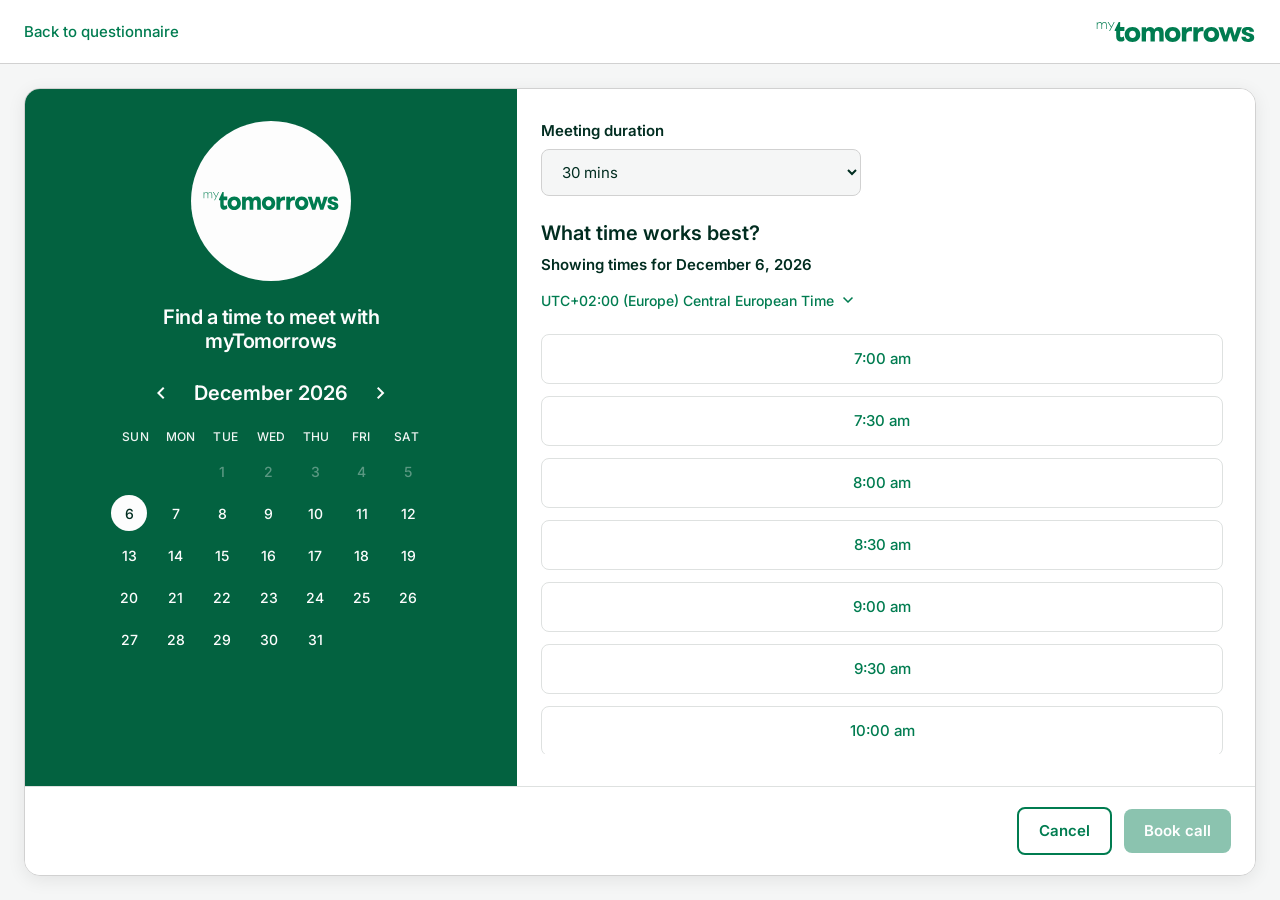
==== book-a-call.html @ bb8d6ed6 "Add book-a-call flow; update questionnaire, portal pages, and styles - New book-a-call and confirmat" ====
<!DOCTYPE html>
<html lang="en">
  <head>
    <meta charset="UTF-8" />
    <meta name="viewport" content="width=device-width, initial-scale=1.0" />
    <title>Book a call — myTomorrows</title>
    <link rel="preconnect" href="https://fonts.googleapis.com" />
    <link rel="preconnect" href="https://fonts.gstatic.com" crossorigin />
    <link
      href="https://fonts.googleapis.com/css2?family=Inter:wght@400;500;600;700&display=swap"
      rel="stylesheet"
    />
    <link
      href="https://fonts.googleapis.com/css2?family=Material+Symbols+Outlined:opsz,wght,FILL,GRAD@24,400,0,0"
      rel="stylesheet"
    />
    <link rel="stylesheet" href="styles.css" />
  </head>
  <body class="book-page">
    <a href="#book-main" class="skip-link">Skip to content</a>

    <header class="book-header">
      <div class="book-header__inner">
        <a href="questionnaire.html" class="book-header__back">Back to questionnaire</a>
        <a href="index.html" class="book-header__logo" aria-label="myTomorrows clinical trials home">
          <img src="assets/logo-mytomorrows.svg" alt="" width="161" height="20" />
        </a>
      </div>
    </header>

    <main id="book-main" class="book-main">
      <div class="book-card">
        <div class="book-scheduler" aria-labelledby="book-scheduler-title">
          <div class="book-scheduler__sidebar">
            <div class="book-scheduler__brand">
              <div class="book-scheduler__logo-ring" aria-hidden="true">
                <img src="assets/logo-mytomorrows.svg" alt="" width="140" height="18" />
              </div>
            </div>
            <h1 class="book-scheduler__title" id="book-scheduler-title">
              Find a time to meet with myTomorrows
            </h1>
            <div class="book-scheduler__month" role="group" aria-label="Month">
              <button type="button" class="book-scheduler__month-btn" id="book-prev-month" aria-label="Previous month">
                <span class="material-symbols-outlined" aria-hidden="true">chevron_left</span>
              </button>
              <p class="book-scheduler__month-label" id="book-month-label">July 2025</p>
              <button type="button" class="book-scheduler__month-btn" id="book-next-month" aria-label="Next month">
                <span class="material-symbols-outlined" aria-hidden="true">chevron_right</span>
              </button>
            </div>
            <div class="book-scheduler__cal-wrap">
              <div class="book-scheduler__weekdays" aria-hidden="true">
                <span>SUN</span><span>MON</span><span>TUE</span><span>WED</span><span>THU</span><span>FRI</span><span>SAT</span>
              </div>
              <div class="book-scheduler__grid" id="book-cal-grid" role="grid" aria-label="Calendar"></div>
            </div>
          </div>

          <div class="book-scheduler__panel">
            <div class="book-scheduler__field">
              <label class="book-scheduler__label" for="book-duration">Meeting duration</label>
              <select id="book-duration" class="book-scheduler__select" aria-describedby="book-duration-hint">
                <option value="30" selected>30 mins</option>
                <option value="45">45 mins</option>
                <option value="60">60 mins</option>
              </select>
              <span id="book-duration-hint" class="visually-hidden">Choose how long the call should last</span>
            </div>

            <h2 class="book-scheduler__heading">What time works best?</h2>
            <p class="book-scheduler__subhead" id="book-showing-times">Showing times for July 1, 2025</p>

            <button type="button" class="book-scheduler__tz" id="book-tz-toggle" aria-expanded="false">
              <span id="book-tz-label">UTC+02:00 (Europe) Central European Time</span>
              <span class="material-symbols-outlined book-scheduler__tz-chev" aria-hidden="true">expand_more</span>
            </button>
            <p class="book-scheduler__tz-note" id="book-tz-note" hidden>
              Timezone selection is a prototype placeholder; times are shown in your selected zone.
            </p>

            <div class="book-scheduler__slots-wrap">
              <ul class="book-scheduler__slots" id="book-slots"></ul>
            </div>
            <p class="book-scheduler__live visually-hidden" id="book-selection-live" aria-live="polite"></p>
          </div>
        </div>

        <footer class="book-planner-footer">
          <button type="button" class="book-planner-footer__cancel" id="book-cancel">Cancel</button>
          <button type="button" class="book-planner-footer__submit" id="book-submit" disabled>
            Book call
          </button>
        </footer>
      </div>
    </main>

    <script src="book-a-call.js"></script>
  </body>
</html>
---- styles.css ----
/* Novo Nordisk LP — styles derived from Figma (patient + physician) */

:root {
  --color-navy: #001a69;
  --color-sky: #dff1fb;
  --color-muted: #6c6c6c;
  --color-border: #e1e1e1;
  --color-border-light: #e9edf1;
  --color-white: #ffffff;
  --color-line: #005cda;
  --color-navy-hover: #2852ad;
  --color-trial-row-hover: #e4eef8;
  --font: "Noto Sans", system-ui, sans-serif;
  --max-content: 1440px;
  --header-h: 100px;
  --tabbar-h: 68px;

  /* design-tokens.json — shared semantic (intake + future screens) */
  --color-text: #012d20;
  --color-primary-700: #007c50;
  --color-primary-800: #036240;
  --color-neutral-200: #d1d1d1;
  --color-neutral-300: #b9bab9;
  --color-neutral-600: #666967;
  --color-neutral-700: #4c504e;
  --color-bg-neutral: #f5f6f6;
  --color-bg-disabled: #f2f3ef;
  --space-2: 8px;
  --space-3: 12px;
  --space-4: 16px;
  --space-5: 20px;
  --space-6: 24px;
  --space-8: 32px;
  --radius-card: 28px;
  --radius-control: 16px;
  --fs-body-1: 15px;
  --fs-body-2: 14px;
  --fs-headline-3: 32px;
  --fs-headline-4: 28px;
  --fs-headline-5: 24px;
  --fs-headline-6: 20px;
  --fs-button: 15px;
  --lh-button: 24px;
  --color-link: #0771d2;
}

*,
*::before,
*::after {
  box-sizing: border-box;
}

html {
  scroll-behavior: smooth;
}

body {
  margin: 0;
  font-family: var(--font);
  font-size: 20px;
  line-height: 1.5;
  color: var(--color-navy);
  background: var(--color-white);
}

.visually-hidden {
  position: absolute;
  width: 1px;
  height: 1px;
  padding: 0;
  margin: -1px;
  overflow: hidden;
  clip: rect(0, 0, 0, 0);
  white-space: nowrap;
  border: 0;
}

/* Author `display` on a class must not beat the native `hidden` attribute (e.g. `.intake-review { display: flex }`). */
[hidden] {
  display: none !important;
}

.skip-link {
  position: absolute;
  left: -9999px;
  z-index: 999;
  padding: 0.75rem 1rem;
  background: var(--color-navy);
  color: var(--color-white);
  text-decoration: none;
}

.skip-link:focus {
  left: 1rem;
  top: 1rem;
}

/* Header */
.site-header {
  position: sticky;
  top: 0;
  z-index: 50;
  height: var(--header-h);
  border-bottom: 1px solid var(--color-border);
  background: var(--color-white);
}

.site-header__inner {
  max-width: var(--max-content);
  margin: 0 auto;
  height: 100%;
  display: flex;
  align-items: center;
  justify-content: space-between;
  gap: 1.5rem;
  padding: 12px 40px;
}

.site-logo {
  display: flex;
  flex-shrink: 0;
}

/* Explicit height + aspect-ratio so <img> never lays out 0×0 if SVG intrinsic size is missing */
.site-logo img {
  display: block;
  flex-shrink: 0;
  height: 24px;
  width: auto;
  max-width: min(100%, 200px);
  aspect-ratio: 310 / 39;
  object-fit: contain;
}

/* Landing page: Novo mark (logo.svg) vs wordmark on other pages */
body#top .site-logo img {
  height: 40px;
  aspect-ratio: 104 / 74;
}

.site-nav {
  display: flex;
  flex-wrap: wrap;
  align-items: center;
  gap: 24px;
  flex: 1;
  justify-content: flex-start;
  margin-left: 40px;
}

.site-nav__link {
  font-weight: 600;
  font-size: 20px;
  line-height: 1.5;
  color: var(--color-navy);
  text-decoration: none;
  padding: 8px;
  min-height: 80px;
  display: inline-flex;
  align-items: center;
  transition: color 0.15s ease;
}

.site-nav__link:hover,
.site-nav__link:focus-visible {
  color: var(--color-line);
  text-decoration: underline;
  outline: none;
}

.site-header__cta {
  flex-shrink: 0;
}

/* Role tabs */
.role-tabbar {
  position: sticky;
  top: var(--header-h);
  z-index: 40;
  width: 100%;
  background: var(--color-sky);
  border-bottom: 1px solid var(--color-white);
}

.role-tabbar__inner {
  width: 100%;
  min-height: var(--tabbar-h);
  display: flex;
  align-items: stretch;
  justify-content: center;
  padding: 0 24px;
  background: rgba(255, 255, 255, 0.5);
  box-sizing: border-box;
}

.role-tab {
  appearance: none;
  border: none;
  background: transparent;
  font-family: inherit;
  font-size: 20px;
  line-height: 1.5;
  padding: 16px 32px;
  cursor: pointer;
  color: var(--color-muted);
  border-bottom: 3px solid transparent;
  margin-bottom: -1px;
  transition: color 0.15s ease;
}

.role-tab:hover:not(.role-tab--active) {
  color: var(--color-line);
}

.role-tab--active {
  font-weight: 600;
  color: var(--color-navy);
  border-bottom-color: var(--color-navy);
}

.role-tab:focus-visible {
  outline: 2px solid var(--color-navy);
  outline-offset: 2px;
}

.placeholder-section {
  max-width: 800px;
  margin: 0 auto;
  padding: 3rem 1.5rem;
  color: var(--color-muted);
  font-size: 16px;
}

[data-scroll-section] {
  scroll-margin-top: calc(var(--header-h) + var(--tabbar-h) + 12px);
}

/* Hero */
.hero {
  background: var(--color-sky);
}

.hero__inner {
  max-width: var(--max-content);
  margin: 0 auto;
  padding: 80px 120px;
  display: flex;
  align-items: flex-start;
  justify-content: center;
  gap: 60px;
  min-height: 610px;
}

.hero__copy {
  flex: 1 1 0;
  max-width: 600px;
  display: flex;
  flex-direction: column;
  gap: 40px;
}

.hero__copy .btn {
  align-self: flex-start;
}

.hero__title {
  margin: 0;
  font-weight: 500;
  font-size: 48px;
  line-height: 1.2;
  letter-spacing: -0.02em;
}

.hero__lead {
  margin: 0;
  font-weight: 400;
  font-size: 20px;
  line-height: 1.5;
}

.hero__media {
  flex-shrink: 0;
  width: 100%;
  max-width: 494px;
}

.hero__image {
  display: block;
  width: 100%;
  height: auto;
  max-height: 370px;
  object-fit: cover;
  border-radius: 8px;
}

/* Trial card (physician) */
.trial-card {
  width: 100%;
  max-width: 525px;
  flex-shrink: 0;
}

.trial-card__list {
  list-style: none;
  margin: 0;
  padding: 0;
  background: var(--color-white);
  border: 1px solid var(--color-border-light);
  border-radius: 16px;
  overflow: hidden;
}

.trial-card__row {
  display: flex;
  align-items: center;
  gap: 24px;
  padding: 16px;
  text-decoration: none;
  color: inherit;
  border-bottom: 1px solid var(--color-border-light);
  transition: background 0.15s ease;
}

.trial-card__row--last {
  border-bottom: none;
}

.trial-card__row:hover {
  background: var(--color-trial-row-hover);
}

.trial-card__icon {
  flex-shrink: 0;
  display: flex;
  align-items: center;
  justify-content: center;
  width: 56px;
  height: 56px;
  padding: 8px;
  background: var(--color-sky);
  border-radius: 8px;
  overflow: hidden;
}

.trial-card__material-icon {
  display: block;
  font-family: "Material Symbols Outlined";
  font-size: 40px;
  line-height: 1;
  font-weight: normal;
  font-style: normal;
  letter-spacing: normal;
  text-transform: none;
  white-space: nowrap;
  width: 1em;
  height: 1em;
  color: var(--color-navy);
  font-variation-settings: "FILL" 0, "wght" 400, "GRAD" 0, "opsz" 24;
  -webkit-font-smoothing: antialiased;
}

.trial-card__label {
  flex: 1 1 auto;
  font-weight: 600;
  font-size: 20px;
  line-height: 24px;
  letter-spacing: -0.25px;
  text-align: left;
}

.trial-card__chev {
  flex-shrink: 0;
  color: var(--color-navy);
  display: flex;
}

/* Buttons */
.btn {
  display: inline-flex;
  align-items: center;
  justify-content: center;
  font-family: inherit;
  font-size: 18px;
  font-weight: 700;
  line-height: 1.5;
  padding: 12px 24px;
  border-radius: 100px;
  border: none;
  cursor: pointer;
  text-decoration: none;
  transition: background-color 0.15s ease, transform 0.1s ease;
}

.btn--primary {
  background: var(--color-navy);
  color: var(--color-white);
}

.btn--primary:hover {
  background: var(--color-navy-hover);
}

.btn--primary:active {
  transform: scale(0.98);
}

.btn:focus-visible {
  outline: 2px solid var(--color-navy);
  outline-offset: 3px;
}

/* Features / How it works */
.features {
  background: var(--color-white);
}

.features__inner {
  max-width: var(--max-content);
  margin: 0 auto;
  padding: 80px 160px 120px;
}

.features__header {
  width: 100%;
  max-width: 800px;
  margin: 0 auto 48px;
  text-align: left;
}

.features__title {
  margin: 0 0 24px;
  font-weight: 500;
  font-size: 48px;
  line-height: 48px;
}

.features__intro {
  margin: 0;
  font-size: 20px;
  line-height: 1.5;
  color: var(--color-navy);
}

.steps {
  position: relative;
  width: 100%;
  max-width: 800px;
  margin: 0 auto;
}

.steps__line {
  position: absolute;
  z-index: 0;
  left: 20px;
  top: 19px;
  bottom: 0;
  width: 3px;
  background: linear-gradient(
    to bottom,
    var(--color-line) 0%,
    var(--color-line) 60%,
    rgba(0, 92, 218, 0) 100%
  );
  pointer-events: none;
}

.steps__list {
  position: relative;
  z-index: 1;
  list-style: none;
  margin: 0;
  padding: 0;
  display: flex;
  flex-direction: column;
  gap: 40px;
}

.step {
  display: flex;
  gap: 20px;
  align-items: flex-start;
}

.step__badge {
  flex-shrink: 0;
  box-sizing: border-box;
  width: 42px;
  height: 42px;
  display: inline-flex;
  align-items: center;
  justify-content: center;
  border-radius: 50%;
  font-weight: 700;
  font-size: 18px;
  line-height: 1;
  color: var(--color-navy);
  background: var(--color-white);
  border-style: solid;
  border-color: var(--color-line);
  border-width: 3px;
}

.step__body {
  flex: 1;
  min-width: 0;
}

.step__title {
  margin: 0 0 8px;
  font-weight: 600;
  font-size: 28px;
  line-height: 40px;
}

.step__text {
  margin: 0;
  font-size: 20px;
  line-height: 1.5;
}

.step__more {
  margin: 12px 0 0;
}

.step__link {
  font-size: 20px;
  line-height: 1.5;
  font-weight: 600;
  color: var(--color-line);
  text-decoration: underline;
  text-underline-offset: 3px;
}

.step__link:hover,
.step__link:focus-visible {
  color: var(--color-navy);
}

.step__link:focus-visible {
  outline: 2px solid var(--color-navy);
  outline-offset: 2px;
}

/* ——— Medical intake (questionnaire) — design-tokens.json — */
.intake-page {
  min-height: 100vh;
  background: var(--color-bg-neutral);
  color: var(--color-text);
}

.intake-header {
  border-bottom-color: var(--color-neutral-200);
}

.intake-header__inner {
  justify-content: space-between;
}

.intake-header__back {
  font-size: var(--fs-body-1);
  font-weight: 600;
  color: var(--color-text);
  text-decoration: none;
  padding: var(--space-2) var(--space-3);
  border-radius: var(--space-2);
}

.intake-header__back:hover,
.intake-header__back:focus-visible {
  color: var(--color-primary-700);
  text-decoration: underline;
  outline: none;
}

.intake-header__back:focus-visible {
  outline: 2px solid var(--color-primary-700);
  outline-offset: 2px;
}

.intake {
  padding: var(--space-8) var(--space-5) 48px;
}

.intake__inner {
  max-width: 1280px;
  margin: 0 auto;
  display: flex;
  align-items: flex-start;
  justify-content: center;
  gap: var(--space-8);
}

.intake-sidebar {
  flex: 0 0 280px;
  max-width: 100%;
  padding: var(--space-8);
  background: var(--color-white);
  border: 1px solid var(--color-neutral-200);
  border-radius: var(--radius-card);
}

.intake-sidebar__brand {
  margin-bottom: var(--space-5);
}

.intake-sidebar__logo-link {
  display: block;
  text-decoration: none;
}

.intake-sidebar__logo-link:focus-visible {
  outline: 2px solid var(--color-primary-700);
  outline-offset: 4px;
  border-radius: 4px;
}

.intake-sidebar__logo {
  display: block;
  width: 104px;
  height: auto;
  max-width: 100%;
  aspect-ratio: 104 / 74;
  object-fit: contain;
}

.intake-sidebar__title {
  margin: 0 0 var(--space-2);
  font-weight: 600;
  font-size: var(--fs-headline-6);
  line-height: 1.2;
  letter-spacing: -0.02em;
  color: var(--color-text);
}

.intake-sidebar__subtitle {
  margin: 0;
  font-size: var(--fs-body-1);
  font-weight: 400;
  line-height: 1.45;
  color: var(--color-neutral-700);
}

.intake-stack {
  flex: 1 1 640px;
  min-width: 0;
  display: flex;
  flex-direction: column;
  gap: var(--space-5);
}

.intake-card {
  position: relative;
  background: var(--color-white);
  border: none;
  border-radius: var(--radius-card);
  overflow: hidden;
  box-shadow: 0 4px 18px rgba(0, 0, 0, 0.08);
}

/* Review step — Figma Patient portal “Review and confirm your answers” (1180:4147) */
.intake-card.intake-card--review {
  max-width: 684px;
  width: 100%;
  margin-inline: auto;
  border: 1px solid var(--color-neutral-200);
  border-radius: 16px;
}

.intake-review {
  display: flex;
  flex-direction: column;
  gap: var(--space-6);
}

.intake-review__intro {
  display: flex;
  flex-direction: column;
  gap: 12px;
}

.intake-review__eyebrow {
  margin: 0;
  font-size: var(--fs-body-1);
  font-weight: 400;
  line-height: 1.33;
  color: var(--color-text);
}

.intake-review__title {
  margin: 0;
  font-size: var(--fs-headline-4);
  font-weight: 600;
  line-height: 1.14;
  letter-spacing: -0.5px;
  color: var(--color-text);
}

.intake-review__list {
  list-style: none;
  margin: 0;
  padding: 0;
  display: flex;
  flex-direction: column;
  gap: var(--space-4);
}

.intake-review-item {
  margin: 0;
}

.intake-review-item__row {
  display: flex;
  align-items: flex-start;
  justify-content: space-between;
  gap: var(--space-3);
}

.intake-review-item__heading {
  display: flex;
  align-items: flex-start;
  gap: var(--space-3);
  min-width: 0;
  flex: 1;
}

.intake-review-item__badge {
  flex-shrink: 0;
  display: inline-flex;
  align-items: center;
  justify-content: center;
  width: 24px;
  height: 24px;
  border-radius: 24px;
  background: var(--color-primary-700);
  color: var(--color-white);
  font-size: 12px;
  font-weight: 700;
  line-height: 1;
}

.intake-review-item__question {
  margin: 0;
  font-size: 16px;
  font-weight: 500;
  line-height: 1.25;
  letter-spacing: -0.25px;
  color: var(--color-text);
}

.intake-review-item__edit {
  flex-shrink: 0;
  display: inline-flex;
  align-items: center;
  justify-content: center;
  width: 48px;
  height: 48px;
  margin: -12px 0 0;
  padding: 0;
  border: none;
  border-radius: 24px;
  background: transparent;
  color: var(--color-text);
  cursor: pointer;
}

.intake-review-item__edit .material-symbols-outlined {
  font-size: 24px;
}

.intake-review-item__edit:hover {
  color: var(--color-primary-700);
}

.intake-review-item__edit:focus-visible {
  outline: 2px solid var(--color-primary-700);
  outline-offset: 2px;
}

.intake-review-item__answer {
  margin-top: 4px;
  margin-left: 36px;
  font-size: var(--fs-body-1);
  font-weight: 400;
  line-height: 1.33;
  color: var(--color-neutral-700);
  white-space: pre-line;
}

.intake-review__footer {
  padding-top: 0;
  margin-top: var(--space-2);
}

.intake-card__progress {
  height: 13px;
  background: var(--color-neutral-200);
  border-radius: 0;
}

.intake-card__progress-fill {
  height: 100%;
  width: 0%;
  background: var(--color-primary-700);
  transition: width 0.25s ease;
}

.intake-card__body {
  padding: 48px;
}

.intake-card__step {
  margin: 0 0 var(--space-5);
  font-size: var(--fs-body-1);
  line-height: 1.45;
  color: var(--color-neutral-700);
}

.intake-card__copy {
  margin-bottom: var(--space-6);
}

.intake-card__title {
  margin: 0 0 var(--space-3);
  font-weight: 600;
  font-size: var(--fs-headline-3);
  line-height: 1.2;
  letter-spacing: -0.02em;
  color: var(--color-text);
}

.intake-card__subtitle {
  margin: 0 0 var(--space-4);
  font-size: 18px;
  line-height: 1.45;
  color: var(--color-neutral-700);
}

.intake-why {
  margin-top: var(--space-3);
  border: none;
}

.intake-why__summary {
  display: inline-flex;
  align-items: center;
  gap: var(--space-2);
  cursor: pointer;
  list-style: none;
  font-weight: 500;
  font-size: var(--fs-body-1);
  color: var(--color-neutral-700);
}

.intake-why__summary::-webkit-details-marker {
  display: none;
}

.intake-why__icon {
  font-size: 28px;
  color: var(--color-neutral-700);
}

.intake-why__body {
  margin: var(--space-3) 0 0;
  padding-left: 36px;
  font-size: var(--fs-body-2);
  line-height: 1.45;
  color: var(--color-neutral-700);
}

.intake-card__field {
  margin-bottom: var(--space-6);
  min-height: 3rem;
}

.intake-input {
  width: 100%;
  font-family: inherit;
  font-size: var(--fs-body-1);
  line-height: 1.45;
  color: var(--color-text);
  border: 1.5px solid var(--color-neutral-700);
  border-radius: var(--radius-control);
  padding: var(--space-3) var(--space-4);
  background: var(--color-white);
}

.intake-input:focus {
  outline: 2px solid var(--color-primary-700);
  outline-offset: 2px;
}

/* Short numeric fields (e.g. age, max 3 digits): intrinsic width instead of full row */
.intake-input--chunk {
  width: auto;
  min-width: 0;
  max-width: min(100%, calc(3.5ch + 2 * var(--space-4)));
}

.intake-input--textarea {
  min-height: 149px;
  resize: vertical;
}

.intake-contact {
  display: flex;
  flex-direction: column;
  gap: var(--space-5);
  width: 100%;
}

.intake-contact__field {
  display: flex;
  flex-direction: column;
  gap: var(--space-2);
  margin: 0;
}

.intake-contact__label {
  font-size: var(--fs-body-2);
  font-weight: 600;
  color: var(--color-text);
}

/* Native OS chevrons ignore extra padding; draw our own so spacing from the border is predictable */
.intake-input.intake-input--select {
  --intake-select-chevron: url("data:image/svg+xml,%3Csvg xmlns='http://www.w3.org/2000/svg' width='20' height='20' viewBox='0 0 24 24' fill='none'%3E%3Cpath stroke='%234c504e' stroke-width='2' stroke-linecap='round' stroke-linejoin='round' d='M6 9l6 6 6-6'/%3E%3C/svg%3E");

  width: max-content;
  max-width: 100%;
  cursor: pointer;
  appearance: none;
  -webkit-appearance: none;
  background-color: var(--color-white);
  background-image: var(--intake-select-chevron);
  background-repeat: no-repeat;
  background-position: right var(--space-4) center;
  background-size: 1.25rem 1.25rem;
  /* Text → icon gap + icon + icon → border gap (matches background-position) */
  padding: var(--space-3) calc(var(--space-3) + 1.25rem + var(--space-4)) var(--space-3) var(--space-4);
}

.intake-fieldset {
  margin: 0;
  padding: 0;
  border: none;
}

.intake-options {
  display: flex;
  flex-direction: column;
  gap: var(--space-3);
}

.intake-option {
  display: flex;
  align-items: center;
  gap: var(--space-3);
  font-size: var(--fs-body-1);
  line-height: 1.45;
  color: var(--color-text);
  cursor: pointer;
}

.intake-option input {
  margin: 0;
  accent-color: var(--color-primary-700);
  width: 18px;
  height: 18px;
  flex-shrink: 0;
}

.intake-consent {
  margin-top: var(--space-6);
  padding-top: var(--space-5);
  border-top: 1px solid var(--color-neutral-200);
}

.intake-consent__label {
  display: flex;
  align-items: flex-start;
  gap: var(--space-3);
  margin: 0;
  font-size: var(--fs-body-2);
  line-height: 1.5;
  color: var(--color-text);
  cursor: pointer;
}

.intake-consent__input {
  margin: 0.2rem 0 0;
  accent-color: var(--color-primary-700);
  width: 18px;
  height: 18px;
  flex-shrink: 0;
}

.intake-consent__text {
  flex: 1;
  min-width: 0;
}

.intake-card__footer {
  display: flex;
  align-items: center;
  justify-content: space-between;
  gap: var(--space-4);
  padding: var(--space-4) 0;
  border-top: none;
}

.intake-footer__back {
  display: inline-flex;
  align-items: center;
  gap: var(--space-2);
  padding: var(--space-3) var(--space-4);
  font-family: inherit;
  font-size: var(--fs-button);
  font-weight: 600;
  line-height: var(--lh-button);
  color: var(--color-text);
  background: transparent;
  border: none;
  border-radius: var(--space-2);
  cursor: pointer;
}

.intake-footer__back:hover {
  color: var(--color-primary-700);
}

.intake-footer__back:focus-visible {
  outline: 2px solid var(--color-primary-700);
  outline-offset: 2px;
}

.intake-footer__right {
  display: flex;
  align-items: center;
  gap: var(--space-5);
}

.intake-footer__skip {
  font-family: inherit;
  font-size: var(--fs-button);
  font-weight: 600;
  line-height: var(--lh-button);
  color: var(--color-neutral-300);
  background: none;
  border: none;
  cursor: pointer;
  padding: var(--space-3) var(--space-4);
  border-radius: var(--space-2);
}

.intake-footer__skip:hover:not(:disabled) {
  color: var(--color-neutral-700);
}

.intake-footer__skip:disabled {
  cursor: not-allowed;
  opacity: 0.5;
}

.intake-footer__continue {
  font-family: inherit;
  font-size: 18px;
  font-weight: 600;
  line-height: 1.4;
  padding: var(--space-3) var(--space-5);
  border: none;
  border-radius: var(--space-2);
  cursor: pointer;
  background: var(--color-primary-700);
  color: var(--color-white);
  min-width: 140px;
  transition: background 0.15s ease, opacity 0.15s ease;
}

.intake-footer__continue:hover:not(:disabled) {
  background: var(--color-primary-800);
}

.intake-footer__continue:disabled {
  background: var(--color-bg-disabled);
  color: var(--color-neutral-300);
  cursor: not-allowed;
}

.intake-footer__continue:focus-visible:not(:disabled) {
  outline: 2px solid var(--color-primary-700);
  outline-offset: 3px;
}

a.intake-footer__continue,
a.intake-footer__continue:visited {
  text-decoration: none;
  display: inline-flex;
  align-items: center;
  justify-content: center;
  box-sizing: border-box;
  color: var(--color-white);
}

a.intake-footer__continue:hover {
  background: var(--color-primary-800);
  color: var(--color-white);
}

a.intake-footer__continue:focus-visible {
  outline: 2px solid var(--color-primary-700);
  outline-offset: 3px;
}

/* Thank-you — Figma Patient portal “Thank you!” (1180:4266) */
.intake-complete-screen {
  display: flex;
  flex-direction: column;
  gap: var(--space-6);
  width: 100%;
  max-width: 684px;
  flex: 1 1 auto;
  min-width: 0;
}

.intake-done-card {
  background: var(--color-white);
  border: 1px solid var(--color-neutral-200);
  border-radius: 16px;
  padding: 48px;
  box-shadow: 0 4px 18px rgba(0, 0, 0, 0.08);
}

.intake-done-hero {
  display: flex;
  flex-direction: column;
  align-items: center;
  gap: 20px;
  text-align: center;
}

.intake-done-icon {
  width: 64px;
  height: 64px;
  border-radius: 50%;
  background: #d4f6e2;
  display: flex;
  align-items: center;
  justify-content: center;
}

.intake-done-icon__glyph {
  font-size: 28px;
  color: var(--color-primary-700);
}

.intake-done-headline {
  margin: 0;
  font-size: var(--fs-headline-3);
  font-weight: 600;
  line-height: 1.25;
  letter-spacing: -0.5px;
  color: var(--color-text);
}

.intake-done-lead {
  margin: 0;
  font-size: var(--fs-body-1);
  line-height: 1.33;
  color: var(--color-text);
}

.intake-done-next {
  margin-top: var(--space-6);
  background: var(--color-bg-neutral);
  border-radius: 16px;
  padding: 24px;
  display: flex;
  flex-direction: column;
  gap: var(--space-5);
}

.intake-done-next__title {
  margin: 0;
  font-size: var(--fs-headline-6);
  font-weight: 600;
  line-height: 1.2;
  letter-spacing: -0.25px;
  color: var(--color-text);
}

.intake-done-steps {
  list-style: none;
  margin: 0;
  padding: 0;
  display: flex;
  flex-direction: column;
  gap: var(--space-5);
}

.intake-done-step {
  display: flex;
  gap: var(--space-3);
  align-items: flex-start;
}

.intake-done-step__num {
  flex-shrink: 0;
  width: 28px;
  height: 28px;
  border-radius: 32px;
  border: 1px solid var(--color-neutral-200);
  background: var(--color-bg-neutral);
  display: flex;
  align-items: center;
  justify-content: center;
  font-size: 14px;
  font-weight: 500;
  line-height: 18px;
  color: var(--color-neutral-700);
}

.intake-done-step__body {
  flex: 1;
  min-width: 0;
  display: flex;
  flex-direction: column;
  gap: var(--space-5);
}

.intake-done-step__heading {
  margin: 0;
  padding-top: 4px;
  font-size: var(--fs-body-1);
  font-weight: 600;
  line-height: 1.33;
  color: var(--color-text);
}

.intake-done-step__text {
  margin: 0;
  font-size: var(--fs-body-2);
  line-height: 1.29;
  color: var(--color-text);
}

.intake-done-step__text + .intake-done-step__text {
  margin-top: 0;
}

.intake-done-cta {
  display: flex;
  align-items: center;
  justify-content: center;
  width: 100%;
  padding: 12px 16px;
  border-radius: 8px;
  background: var(--color-primary-700);
  color: var(--color-white);
  font-size: var(--fs-button);
  font-weight: 600;
  line-height: var(--lh-button);
  text-decoration: none;
  font-family: inherit;
  box-sizing: border-box;
}

.intake-done-cta:hover {
  background: var(--color-primary-800);
  color: var(--color-white);
}

.intake-done-cta:focus-visible {
  outline: 2px solid var(--color-primary-700);
  outline-offset: 2px;
}

.intake-done-ctas {
  display: flex;
  flex-direction: column;
  gap: var(--space-3);
  width: 100%;
}

.intake-done-cta--secondary {
  background: var(--color-white);
  color: var(--color-primary-700);
  border: 2px solid var(--color-primary-700);
}

.intake-done-cta--secondary:hover {
  background: var(--color-bg-neutral);
  color: var(--color-primary-800);
  border-color: var(--color-primary-800);
}

.intake-done-cta--secondary:focus-visible {
  outline: 2px solid var(--color-primary-700);
  outline-offset: 2px;
}

.intake-done-card--help .intake-done-help-header {
  margin-bottom: var(--space-6);
}

.intake-done-help__title {
  margin: 0 0 var(--space-2);
  font-size: var(--fs-headline-6);
  font-weight: 600;
  line-height: 1.2;
  letter-spacing: -0.25px;
  color: var(--color-text);
}

.intake-done-help__intro {
  margin: 0;
  font-size: var(--fs-body-1);
  line-height: 1.33;
  color: var(--color-text);
}

.intake-done-help-cards {
  display: flex;
  flex-direction: column;
  gap: var(--space-5);
}

.intake-done-help-row {
  display: flex;
  flex-direction: row;
  align-items: center;
  gap: var(--space-5);
  padding: 24px;
  border: 1px solid var(--color-neutral-200);
  border-radius: 16px;
  background: var(--color-white);
}

.intake-done-help-copy {
  flex: 1;
  min-width: 0;
}

.intake-done-help-row__title {
  margin: 0 0 4px;
  font-size: var(--fs-body-1);
  font-weight: 600;
  line-height: 1.33;
  color: var(--color-text);
}

.intake-done-help-row__text {
  margin: 0 0 var(--space-2);
  font-size: var(--fs-body-2);
  line-height: 1.29;
  color: var(--color-neutral-700);
}

.intake-done-link {
  font-size: var(--fs-body-2);
  font-weight: 500;
  line-height: 1.29;
  color: var(--color-link);
  text-decoration: underline;
  text-underline-offset: 2px;
  display: inline-flex;
  align-items: center;
  gap: 6px;
}

.intake-done-link:hover {
  color: var(--color-link);
}

.intake-done-link__icon {
  font-size: 16px;
}

.intake-done-help-icon {
  flex-shrink: 0;
  font-size: 40px;
  width: 40px;
  height: 40px;
  color: var(--color-neutral-700);
}

.intake-done-change-wrap {
  margin: 0;
  text-align: center;
}

.intake-done-change {
  background: none;
  border: none;
  font-family: inherit;
  font-size: var(--fs-body-1);
  font-weight: 600;
  color: var(--color-text);
  text-decoration: underline;
  cursor: pointer;
  padding: var(--space-3);
  border-radius: var(--space-2);
}

.intake-done-change:hover {
  color: var(--color-primary-700);
}

.intake-done-change:focus-visible {
  outline: 2px solid var(--color-primary-700);
  outline-offset: 2px;
}

.intake-secure {
  display: flex;
  align-items: center;
  justify-content: center;
  gap: var(--space-3);
  padding: var(--space-4) var(--space-5);
  background: var(--color-bg-neutral);
  border-radius: var(--radius-card);
}

.intake-secure__icon {
  font-size: 28px;
  color: var(--color-neutral-600);
}

.intake-secure__text {
  margin: 0;
  font-size: var(--fs-body-2);
  line-height: 1.5;
  color: var(--color-neutral-600);
}

@media (max-width: 1024px) {
  .intake__inner {
    flex-direction: column;
    align-items: stretch;
  }

  .intake-sidebar {
    flex: none;
  }

  .intake-card__body {
    padding: 32px 24px;
  }

  .intake-done-card {
    padding: 32px 24px;
  }
}

@media (max-width: 480px) {
  .intake-card__footer {
    flex-wrap: wrap;
  }

  .intake-footer__right {
    width: 100%;
    justify-content: flex-end;
  }
}

/* Responsive */
@media (max-width: 1200px) {
  .hero__inner,
  .features__inner {
    padding-left: 48px;
    padding-right: 48px;
  }

  .site-header__inner {
    padding-left: 24px;
    padding-right: 24px;
  }
}

@media (max-width: 960px) {
  .site-header__inner {
    flex-wrap: wrap;
    height: auto;
    min-height: var(--header-h);
  }

  .site-nav {
    order: 3;
    width: 100%;
    margin-left: 0;
    margin-top: 0.5rem;
    min-height: 0;
    gap: 12px 20px;
  }

  .site-nav__link {
    min-height: 44px;
    font-size: 18px;
  }

  .hero__inner,
  .hero__inner--physician {
    flex-direction: column;
    align-items: stretch;
    min-height: 0;
    padding: 48px 24px;
  }

  .hero__title {
    font-size: 36px;
    line-height: 1.2;
  }

  .features__inner {
    padding: 48px 24px 80px;
  }

  .features__title {
    font-size: 36px;
    line-height: 1.15;
  }

  .trial-card {
    max-width: none;
  }
}

@media (max-width: 480px) {
  .role-tab {
    padding: 12px 16px;
    font-size: 18px;
  }

  .hero__title {
    font-size: 28px;
  }

  .site-header__cta {
    font-size: 16px;
    padding: 10px 16px;
  }
}

/* ——— Patient portal home — Figma 373:3867 — colors & type from design-tokens.json — */
.portal-page {
  --pt-text: #012d20;
  --pt-bg-neutral: #f5f6f6;
  --pt-surface: #fdfdfd;
  --pt-border: #d1d1d1;
  --pt-primary-700: #007c50;
  --pt-primary-800: #036240;
  --pt-green-900: #045037;
  --pt-green-950: #012d20;
  --pt-accent-50: #f0f8ff;
  --pt-accent-700: #095fad;
  --pt-neutral-300: #b9bab9;
  --pt-neutral-200: #d1d1d1;
  --pt-neutral-600: #666967;
  --pt-neutral-700: #4c504e;
  --pt-info-100: #f3edfa;
  --pt-warn-100: #fcedc9;
  --pt-elevation-border: #cdd4d2;
  --pt-link: #0771d2;
  --pt-nav-muted: #d1d1d1;
  --pt-font: "Inter", system-ui, sans-serif;
  --pt-shadow-card: 0 2px 12px rgba(0, 0, 0, 0.05), 0 5px 52px -10px rgba(0, 0, 0, 0.05);

  margin: 0;
  min-height: 100vh;
  display: flex;
  flex-direction: column;
  font-family: var(--pt-font);
  background: var(--pt-bg-neutral);
  color: var(--pt-text);
  overflow-x: hidden;
}

/* Typography roles — design-tokens.json typography.roles.desktop */
.portal-headline-3 {
  margin: 0;
  font-size: 32px;
  font-weight: 600;
  line-height: 1.2;
  letter-spacing: -0.25px;
}

.portal-headline-5 {
  margin: 0;
  font-size: 24px;
  font-weight: 600;
  line-height: 1.2;
  letter-spacing: -0.5px;
}

.portal-subtitle-1 {
  margin: 0;
  font-size: 18px;
  font-weight: 500;
  line-height: 1.2;
  letter-spacing: 0;
}

.portal-subtitle-2 {
  margin: 0;
  font-size: 16px;
  font-weight: 500;
  line-height: 1.2;
  letter-spacing: 0;
}

.portal-body-1 {
  margin: 0;
  font-size: 15px;
  font-weight: 400;
  line-height: 20px;
  letter-spacing: 0;
}

.portal-body-2 {
  margin: 0;
  font-size: 14px;
  font-weight: 400;
  line-height: 18px;
  letter-spacing: 0;
}

.portal-caption {
  margin: 0;
  font-size: 12px;
  line-height: 16px;
  font-weight: 400;
}

/* Top nav — semantic.text + palette.primary.950 */
.portal-nav {
  position: sticky;
  top: 0;
  z-index: 100;
  height: 56px;
  background: var(--pt-green-950);
  display: flex;
  align-items: center;
  padding: 0 16px;
}

.portal-nav__inner {
  max-width: 1440px;
  width: 100%;
  margin: 0 auto;
  display: flex;
  align-items: center;
  gap: 16px;
}

.portal-nav__logo {
  display: flex;
  flex-shrink: 0;
}

.portal-nav__logo img {
  display: block;
  height: 20px;
  width: auto;
  filter: brightness(0) invert(1);
}

.portal-nav__links {
  flex: 1;
  display: flex;
  align-items: center;
  gap: 16px;
  min-width: 0;
}

.portal-nav__item {
  padding: 8px 16px;
  border-radius: 8px;
  font-size: 15px;
  font-weight: 500;
  line-height: 24px;
  color: var(--pt-nav-muted);
  text-decoration: none;
  white-space: nowrap;
}

.portal-nav__item:hover {
  color: var(--pt-surface);
}

.portal-nav__item--active {
  background: var(--pt-primary-800);
  color: var(--pt-surface);
  font-weight: 600;
}

.portal-nav__user {
  display: flex;
  align-items: center;
  gap: 12px;
  padding: 8px;
  border: 1px solid rgba(255, 255, 255, 0.2);
  border-radius: 8px;
  flex-shrink: 0;
}

.portal-nav__avatar {
  display: flex;
  align-items: center;
  justify-content: center;
  width: 24px;
  height: 24px;
  border-radius: 24px;
  border: 1px solid #a4ebc1;
  color: var(--pt-nav-muted);
}

.portal-nav__avatar .material-symbols-outlined {
  font-size: 16px;
}

.portal-nav__user-name {
  font-size: 15px;
  font-weight: 500;
  line-height: 20px;
  color: var(--pt-nav-muted);
  max-width: 200px;
  overflow: hidden;
  text-overflow: ellipsis;
  white-space: nowrap;
}

.portal-nav__chev {
  font-size: 20px;
  color: var(--pt-nav-muted);
}

/* Hero — palette.primary.900 + decoration (gutters match .portal-main) */
.portal-hero {
  position: relative;
  background: var(--pt-green-900);
  padding: 40px 0 128px;
  min-height: 200px;
  overflow: hidden;
  /* Full-bleed so decoration img can sit flush to the viewport right edge */
  width: 100vw;
  max-width: 100vw;
  margin-left: calc(50% - 50vw);
  box-sizing: border-box;
}

.portal-hero__inner {
  max-width: 1440px;
  margin: 0 auto;
  padding: 0 24px;
  position: relative;
  z-index: 1;
  box-sizing: border-box;
}

.portal-hero__decoration {
  position: absolute;
  right: 0;
  top: -120px;
  width: min(55vw, 1090px);
  height: auto;
  max-height: 650px;
  pointer-events: none;
  object-fit: contain;
  object-position: right top;
  display: block;
  margin: 0;
}

.portal-hero__copy {
  color: var(--color-white);
}

.portal-hero__title {
  color: var(--color-white);
  margin-bottom: 12px;
}

.portal-hero__intro p {
  margin: 0 0 0 0;
  padding: 0;
  color: var(--color-white);
}

.portal-hero__intro p + p {
  margin-top: 0;
}

/* Main layout — max-width from layout.scss maxScreenWidth */
.portal-main {
  flex: 1 0 auto;
  max-width: 1440px;
  width: 100%;
  margin: -80px auto 0;
  padding: 0 24px 48px;
  position: relative;
  z-index: 2;
  box-sizing: border-box;
}

.portal-main__row {
  display: flex;
  flex-wrap: wrap;
  gap: 24px;
  align-items: stretch;
  margin-bottom: 24px;
}

/* Next steps card — surface + border + shadow */
.portal-next-card {
  flex: 1 1 0;
  min-width: 0;
  display: flex;
  flex-wrap: wrap;
  align-items: stretch;
  background: var(--color-white);
  border: 1px solid var(--pt-border);
  border-radius: 12px;
  box-shadow: var(--pt-shadow-card);
  overflow: hidden;
}

.portal-next-card__left {
  flex: 1 1 280px;
  padding: 32px;
  min-width: 240px;
}

.portal-next-card__left .portal-subtitle-1 {
  margin-bottom: 24px;
}

.portal-step-list {
  list-style: none;
  margin: 0;
  padding: 0;
  display: flex;
  flex-direction: column;
  gap: 8px;
}

.portal-step-item {
  display: flex;
  align-items: center;
  gap: 12px;
  min-height: 52px;
  padding: 12px;
  border-radius: 8px;
}

.portal-step-item--current {
  background: var(--pt-accent-50);
}

.portal-step-item--completed {
  background: transparent;
}

.portal-step-badge {
  flex-shrink: 0;
  width: 28px;
  height: 28px;
  border-radius: 24px;
  display: flex;
  align-items: center;
  justify-content: center;
  font-size: 15px;
  font-weight: 400;
  line-height: 20px;
  background: var(--pt-bg-neutral);
  border: 1px solid var(--pt-neutral-300);
  color: var(--pt-neutral-700);
}

.portal-step-badge--current {
  background: var(--pt-accent-700);
  border: none;
  color: var(--color-white);
  font-weight: 600;
}

.portal-step-badge--completed {
  background: var(--pt-primary-700);
  border: none;
  color: var(--color-white);
  padding: 0;
}

.portal-step-badge--completed .material-symbols-outlined {
  font-size: 18px;
  font-weight: 600;
}

.portal-step-label {
  font-size: 15px;
  line-height: 20px;
  color: var(--pt-neutral-700);
}

.portal-step-label--current {
  font-weight: 600;
  color: var(--pt-text);
}

.portal-step-label--completed {
  font-weight: 500;
  color: var(--pt-neutral-700);
}

.portal-next-card__divider {
  width: 1px;
  flex: 0 0 1px;
  background: var(--pt-border);
  align-self: stretch;
  min-height: 200px;
}

.portal-next-card__right {
  flex: 1 1 240px;
  padding: 32px;
  display: flex;
  flex-direction: column;
  gap: 24px;
  justify-content: center;
  min-width: 0;
}

.portal-quiz-icon {
  font-size: 40px;
  color: var(--pt-text);
}

.portal-next-card__desc {
  color: var(--pt-neutral-700);
}

.portal-call-reminder__when {
  font-weight: 600;
  color: var(--pt-text);
}

.portal-btn-primary {
  display: inline-flex;
  align-items: center;
  justify-content: center;
  align-self: flex-start;
  padding: 12px 16px;
  border-radius: 8px;
  background: var(--pt-primary-700);
  color: var(--color-white);
  font-size: 15px;
  font-weight: 500;
  line-height: 24px;
  text-decoration: none;
  font-family: inherit;
  border: none;
  cursor: pointer;
}

.portal-btn-primary:hover {
  background: var(--color-primary-800);
  color: var(--color-white);
}

.portal-btn-primary:focus-visible {
  outline: 2px solid var(--pt-primary-700);
  outline-offset: 2px;
}

.portal-btn-secondary {
  display: inline-flex;
  align-items: center;
  justify-content: center;
  align-self: flex-start;
  padding: 12px 16px;
  border-radius: 8px;
  border: 1px solid var(--pt-primary-700);
  background: var(--color-white);
  color: var(--pt-primary-700);
  font-size: 15px;
  font-weight: 500;
  line-height: 24px;
  text-decoration: none;
  font-family: inherit;
  cursor: pointer;
}

.portal-btn-secondary:hover {
  background: var(--pt-accent-50);
  color: var(--pt-primary-700);
}

.portal-btn-secondary:focus-visible {
  outline: 2px solid var(--pt-primary-700);
  outline-offset: 2px;
}

/* Video card — palette.base.white + semantic table surface */
.portal-video-card {
  flex: 0 1 332px;
  min-width: 280px;
  max-width: 332px;
  background: var(--pt-surface);
  border: 1px solid var(--pt-border);
  border-radius: 12px;
  padding: 24px;
  display: flex;
  flex-direction: column;
  gap: 12px;
  box-shadow: var(--pt-shadow-card);
}

.portal-video-card .portal-subtitle-1 {
  color: var(--pt-text);
}

.portal-video-card__intro {
  color: var(--pt-neutral-700);
}

.portal-video-frame {
  position: relative;
  margin-top: auto;
  border-radius: 8px;
  overflow: hidden;
  aspect-ratio: 332 / 208;
  background: var(--pt-bg-neutral);
}

.portal-video-frame__thumb {
  display: block;
  width: 100%;
  height: 100%;
  object-fit: cover;
}

.portal-video-frame__play {
  position: absolute;
  inset: 0;
  margin: auto;
  width: 40px;
  height: 40px;
  padding: 0;
  border: none;
  background: var(--color-white);
  border-radius: 50%;
  cursor: pointer;
  display: flex;
  align-items: center;
  justify-content: center;
  box-shadow: 0 2px 8px rgba(0, 0, 0, 0.12);
}

.portal-video-frame__play img {
  display: block;
  width: 40px;
  height: 40px;
}

/* Quick links */
.portal-quick {
  padding-top: 8px;
}

.portal-quick .portal-headline-5 {
  margin-bottom: 24px;
}

.portal-quick__grid {
  display: flex;
  flex-wrap: wrap;
  gap: 24px;
}

.portal-quick-card {
  flex: 1 1 270px;
  min-height: 116px;
  display: flex;
  align-items: center;
  gap: 24px;
  padding: 24px;
  background: var(--color-white);
  border: 1px solid var(--pt-border);
  border-radius: 16px;
  text-decoration: none;
  color: inherit;
  box-sizing: border-box;
  transition: border-color 0.15s ease;
}

.portal-quick-card:hover {
  border-color: var(--pt-neutral-300);
}

.portal-quick-card:focus-visible {
  outline: 2px solid var(--pt-primary-700);
  outline-offset: 2px;
}

.portal-quick-card__icon {
  flex-shrink: 0;
  width: 64px;
  height: 64px;
  border-radius: 50%;
  display: flex;
  align-items: center;
  justify-content: center;
}

.portal-quick-card__icon--contact {
  background: var(--pt-warn-100);
  color: var(--pt-text);
}

.portal-quick-card__icon--faq {
  background: var(--pt-info-100);
  color: var(--pt-text);
}

.portal-quick-card__icon .material-symbols-outlined {
  font-size: 40px;
}

.portal-quick-card__body {
  display: flex;
  flex-direction: column;
  gap: 8px;
  min-width: 0;
}

.portal-quick-card__title {
  display: block;
}

.portal-quick-card__text {
  display: block;
  color: var(--pt-neutral-700);
}

.portal-footer {
  margin-top: auto;
  border-top: 1px solid var(--pt-elevation-border);
  padding: 12px 38px;
  background: var(--pt-bg-neutral);
  display: flex;
  justify-content: center;
}

.portal-footer__legal {
  color: var(--pt-neutral-600);
  text-align: center;
}

.portal-footer__legal a {
  color: var(--pt-neutral-600);
  font-weight: 500;
  text-decoration: underline;
  text-underline-offset: 2px;
}

.portal-footer__legal a:hover {
  color: var(--pt-text);
}

@media (max-width: 1024px) {
  .portal-next-card__divider {
    width: 100%;
    height: 1px;
    min-height: 0;
    flex: 0 0 auto;
  }

  .portal-main {
    margin-top: -48px;
  }

  .portal-nav__links {
    flex-wrap: wrap;
  }
}

@media (max-width: 750px) {
  .portal-headline-3 {
    font-size: 28px;
  }

  .portal-nav__inner {
    flex-wrap: wrap;
    height: auto;
    padding: 8px 0;
  }

  .portal-nav {
    height: auto;
    min-height: 56px;
  }

  .portal-nav__user {
    width: 100%;
    justify-content: flex-end;
  }

  .portal-main__row {
    flex-direction: column;
  }

  .portal-video-card {
    max-width: none;
  }
}

/* Book a call — scheduling (design-tokens: palette.primary.800, semantic.text, base.white, semantic.border) */
.book-page {
  margin: 0;
  min-height: 100vh;
  min-height: 100dvh;
  display: flex;
  flex-direction: column;
  font-family: "Inter", "Noto Sans", system-ui, sans-serif;
  font-size: 15px;
  line-height: 1.33;
  color: var(--color-text);
  background: var(--color-bg-neutral);
  --book-header-h: 64px;
  --book-sidebar-bg: #036240;
  --book-sidebar-text: #fdfdfd;
  --book-slot-border: #dee1e0;
}

.book-main {
  flex: 1 1 auto;
  min-height: 0;
  width: 100%;
  max-height: calc(100vh - var(--book-header-h));
  max-height: calc(100dvh - var(--book-header-h));
  display: flex;
  flex-direction: column;
  align-items: center;
  padding: var(--space-6);
  box-sizing: border-box;
  overflow: hidden;
}

.book-card {
  width: 100%;
  max-width: 1440px;
  flex: 1 1 auto;
  min-height: 0;
  max-height: 100%;
  display: flex;
  flex-direction: column;
  border-radius: 16px;
  border: 1px solid var(--color-neutral-200);
  background: var(--color-white);
  box-shadow: 0 4px 18px rgba(0, 0, 0, 0.08);
  overflow: hidden;
}

.book-planner-footer {
  flex-shrink: 0;
  display: flex;
  flex-wrap: wrap;
  justify-content: flex-end;
  align-items: center;
  gap: var(--space-3);
  padding: var(--space-5) var(--space-6);
  border-top: 1px solid #dee1e0;
  background: var(--color-white);
}

.book-planner-footer__cancel {
  min-height: 44px;
  padding: 10px 20px;
  border-radius: 8px;
  border: 2px solid var(--color-primary-700);
  background: var(--color-white);
  color: var(--color-primary-700);
  font-size: var(--fs-button);
  font-weight: 600;
  line-height: var(--lh-button);
  font-family: inherit;
  cursor: pointer;
}

.book-planner-footer__cancel:hover {
  background: var(--color-bg-neutral);
  border-color: var(--color-primary-800);
  color: var(--color-primary-800);
}

.book-planner-footer__cancel:focus-visible {
  outline: 2px solid var(--color-primary-700);
  outline-offset: 2px;
}

.book-planner-footer__submit {
  min-height: 44px;
  padding: 10px 20px;
  border-radius: 8px;
  border: none;
  background: var(--color-primary-700);
  color: var(--color-white);
  font-size: var(--fs-button);
  font-weight: 600;
  line-height: var(--lh-button);
  font-family: inherit;
  cursor: pointer;
}

.book-planner-footer__submit:hover:not(:disabled) {
  background: var(--color-primary-800);
}

.book-planner-footer__submit:disabled {
  opacity: 0.45;
  cursor: not-allowed;
}

.book-planner-footer__submit:focus-visible {
  outline: 2px solid var(--color-primary-700);
  outline-offset: 2px;
}

.book-confirm-main {
  flex: 1 1 auto;
  min-height: 0;
  width: 100%;
  max-height: calc(100vh - var(--book-header-h));
  max-height: calc(100dvh - var(--book-header-h));
  display: flex;
  flex-direction: column;
  align-items: center;
  justify-content: flex-start;
  padding: var(--space-6);
  box-sizing: border-box;
  overflow-y: auto;
}

.book-confirm-card {
  width: 100%;
  max-width: 684px;
  background: var(--color-white);
  border: 1px solid var(--color-neutral-200);
  border-radius: 16px;
  padding: 48px;
  box-shadow: 0 4px 18px rgba(0, 0, 0, 0.08);
}

.book-confirm-hero {
  display: flex;
  flex-direction: column;
  align-items: center;
  gap: 20px;
  text-align: center;
}

.book-confirm-icon {
  width: 64px;
  height: 64px;
  border-radius: 50%;
  background: #d4f6e2;
  display: flex;
  align-items: center;
  justify-content: center;
}

.book-confirm-icon__glyph {
  font-size: 28px;
  color: var(--color-primary-700);
}

.book-confirm-headline {
  margin: 0;
  font-size: var(--fs-headline-3);
  font-weight: 600;
  line-height: 1.25;
  letter-spacing: -0.5px;
  color: var(--color-text);
}

.book-confirm-body {
  margin: 0;
  font-size: var(--fs-body-1);
  line-height: 1.33;
  color: var(--color-text);
  max-width: 40rem;
}

.book-confirm-cta {
  max-width: 320px;
  width: 100%;
}

.book-header {
  position: sticky;
  top: 0;
  z-index: 20;
  flex-shrink: 0;
  height: 64px;
  border-bottom: 1px solid var(--color-neutral-200);
  background: var(--color-white);
}

.book-header__inner {
  max-width: 1440px;
  margin: 0 auto;
  padding: 0 var(--space-6);
  height: 100%;
  display: flex;
  align-items: center;
  justify-content: space-between;
  gap: var(--space-4);
}

.book-header__back {
  color: var(--color-primary-700);
  font-weight: 500;
  font-size: var(--fs-body-1);
  text-decoration: none;
  white-space: nowrap;
}

.book-header__back:hover {
  text-decoration: underline;
}

.book-header__logo {
  display: flex;
  align-items: center;
}

.book-scheduler {
  display: flex;
  flex-direction: row;
  align-items: stretch;
  flex: 1 1 auto;
  min-height: 0;
  width: 100%;
}

.book-scheduler__sidebar {
  flex: 0 0 40%;
  max-width: 520px;
  min-width: min(100%, 280px);
  min-height: 0;
  background: var(--book-sidebar-bg);
  color: var(--book-sidebar-text);
  padding: var(--space-8) var(--space-6);
  display: flex;
  flex-direction: column;
  align-items: center;
  text-align: center;
  overflow-y: auto;
}

.book-scheduler__brand {
  display: flex;
  justify-content: center;
}

.book-scheduler__logo-ring {
  width: 160px;
  height: 160px;
  border-radius: 50%;
  background: var(--book-sidebar-text);
  display: flex;
  align-items: center;
  justify-content: center;
  padding: 0 var(--space-3);
  box-sizing: border-box;
}

.book-scheduler__logo-ring img {
  width: 100%;
  max-width: 140px;
  height: auto;
}

.book-scheduler__title {
  margin: var(--space-6) 0 0;
  font-size: var(--fs-headline-6);
  font-weight: 600;
  line-height: 1.2;
  letter-spacing: -0.5px;
  color: inherit;
  max-width: 20rem;
}

.book-scheduler__month {
  display: flex;
  align-items: center;
  justify-content: center;
  gap: var(--space-4);
  margin-top: var(--space-6);
  width: 100%;
}

.book-scheduler__month-label {
  margin: 0;
  font-size: var(--fs-headline-6);
  font-weight: 600;
  color: inherit;
  min-width: 12ch;
}

.book-scheduler__month-btn {
  background: transparent;
  border: none;
  color: inherit;
  cursor: pointer;
  padding: 4px;
  border-radius: 4px;
  display: flex;
  align-items: center;
  justify-content: center;
}

.book-scheduler__month-btn:hover {
  background: rgba(253, 253, 253, 0.12);
}

.book-scheduler__month-btn:focus-visible {
  outline: 2px solid var(--book-sidebar-text);
  outline-offset: 2px;
}

.book-scheduler__cal-wrap {
  margin-top: var(--space-5);
  width: 100%;
  display: flex;
  flex-direction: column;
  align-items: center;
}

.book-scheduler__weekdays {
  display: grid;
  grid-template-columns: repeat(7, 1fr);
  gap: 4px;
  width: 100%;
  max-width: 320px;
  font-size: 12px;
  font-weight: 500;
  line-height: 16px;
  letter-spacing: 0.02em;
  margin-bottom: var(--space-2);
  padding: 0 4px;
  opacity: 0.95;
}

.book-scheduler__grid {
  display: grid;
  grid-template-columns: repeat(7, 1fr);
  gap: 6px;
  width: 100%;
  max-width: 320px;
}

.book-scheduler__cell--empty {
  min-height: 36px;
}

.book-scheduler__day {
  width: 36px;
  height: 36px;
  border-radius: 50%;
  border: none;
  background: transparent;
  color: var(--book-sidebar-text);
  font-size: 14px;
  font-weight: 500;
  font-family: inherit;
  cursor: pointer;
  padding: 0;
  display: flex;
  align-items: center;
  justify-content: center;
}

.book-scheduler__day:hover:not(:disabled):not(.book-scheduler__day--selected) {
  background: rgba(253, 253, 253, 0.15);
}

.book-scheduler__day--selected {
  background: var(--book-sidebar-text);
  color: var(--color-text);
}

.book-scheduler__day--past {
  opacity: 0.35;
  cursor: not-allowed;
}

.book-scheduler__panel {
  flex: 1 1 60%;
  min-height: 0;
  background: var(--color-white);
  padding: var(--space-8) var(--space-6);
  display: flex;
  flex-direction: column;
  min-width: 0;
}

.book-scheduler__field {
  margin-bottom: var(--space-6);
}

.book-scheduler__label {
  display: block;
  font-size: var(--fs-body-1);
  font-weight: 600;
  color: var(--color-text);
  margin-bottom: var(--space-2);
}

.book-scheduler__select {
  width: 100%;
  max-width: 20rem;
  padding: 12px 16px;
  border-radius: 8px;
  border: 1px solid var(--color-neutral-200);
  background: var(--color-bg-neutral);
  color: var(--color-text);
  font-size: var(--fs-body-1);
  font-family: inherit;
  font-weight: 400;
}

.book-scheduler__heading {
  margin: 0 0 var(--space-2);
  font-size: var(--fs-headline-6);
  font-weight: 600;
  color: var(--color-text);
}

.book-scheduler__subhead {
  margin: 0 0 var(--space-4);
  font-size: var(--fs-body-1);
  font-weight: 600;
  color: var(--color-text);
}

.book-scheduler__tz {
  display: inline-flex;
  align-items: center;
  gap: 4px;
  background: none;
  border: none;
  padding: 0;
  margin-bottom: var(--space-6);
  font-size: var(--fs-body-2);
  font-weight: 500;
  font-family: inherit;
  color: var(--color-primary-700);
  cursor: pointer;
  text-align: left;
}

.book-scheduler__tz:hover {
  text-decoration: underline;
}

.book-scheduler__tz-chev {
  font-size: 20px;
}

.book-scheduler__tz-note {
  margin: -12px 0 var(--space-4);
  font-size: var(--fs-body-2);
  color: var(--color-neutral-700);
}

.book-scheduler__slots-wrap {
  flex: 1 1 auto;
  min-height: 0;
  overflow-y: auto;
  padding-right: var(--space-2);
}

.book-scheduler__slots {
  list-style: none;
  margin: 0;
  padding: 0;
  display: flex;
  flex-direction: column;
  gap: var(--space-3);
}

.book-scheduler__slots-item {
  margin: 0;
}

.book-scheduler__slot {
  width: 100%;
  padding: 12px 16px;
  border-radius: 8px;
  border: 1px solid var(--book-slot-border);
  background: var(--color-white);
  color: var(--color-primary-700);
  font-size: var(--fs-button);
  font-weight: 500;
  font-family: inherit;
  line-height: var(--lh-button);
  cursor: pointer;
  text-align: center;
}

.book-scheduler__slot:hover {
  border-color: var(--color-primary-700);
  background: rgba(0, 124, 80, 0.04);
}

.book-scheduler__slot:focus-visible {
  outline: 2px solid var(--color-primary-700);
  outline-offset: 2px;
}

.book-scheduler__slot--selected {
  border-color: var(--color-primary-700);
  background: rgba(0, 124, 80, 0.08);
  box-shadow: 0 0 0 1px var(--color-primary-700);
}

@media (max-width: 900px) {
  .book-scheduler {
    flex-direction: column;
  }

  .book-scheduler__sidebar {
    max-width: none;
    flex: none;
  }
}

@media (max-width: 480px) {
  .book-page {
    --book-header-h: 96px;
  }

  .book-header__inner {
    flex-wrap: wrap;
    height: auto;
    padding: var(--space-3) var(--space-4);
  }

  .book-header {
    height: auto;
  }

  .book-main {
    padding: var(--space-4);
  }

  .book-confirm-main {
    padding: var(--space-4);
  }

  .book-confirm-card {
    padding: var(--space-6);
  }

  .book-planner-footer {
    justify-content: stretch;
    flex-direction: column-reverse;
  }

  .book-planner-footer__cancel,
  .book-planner-footer__submit {
    width: 100%;
  }
}
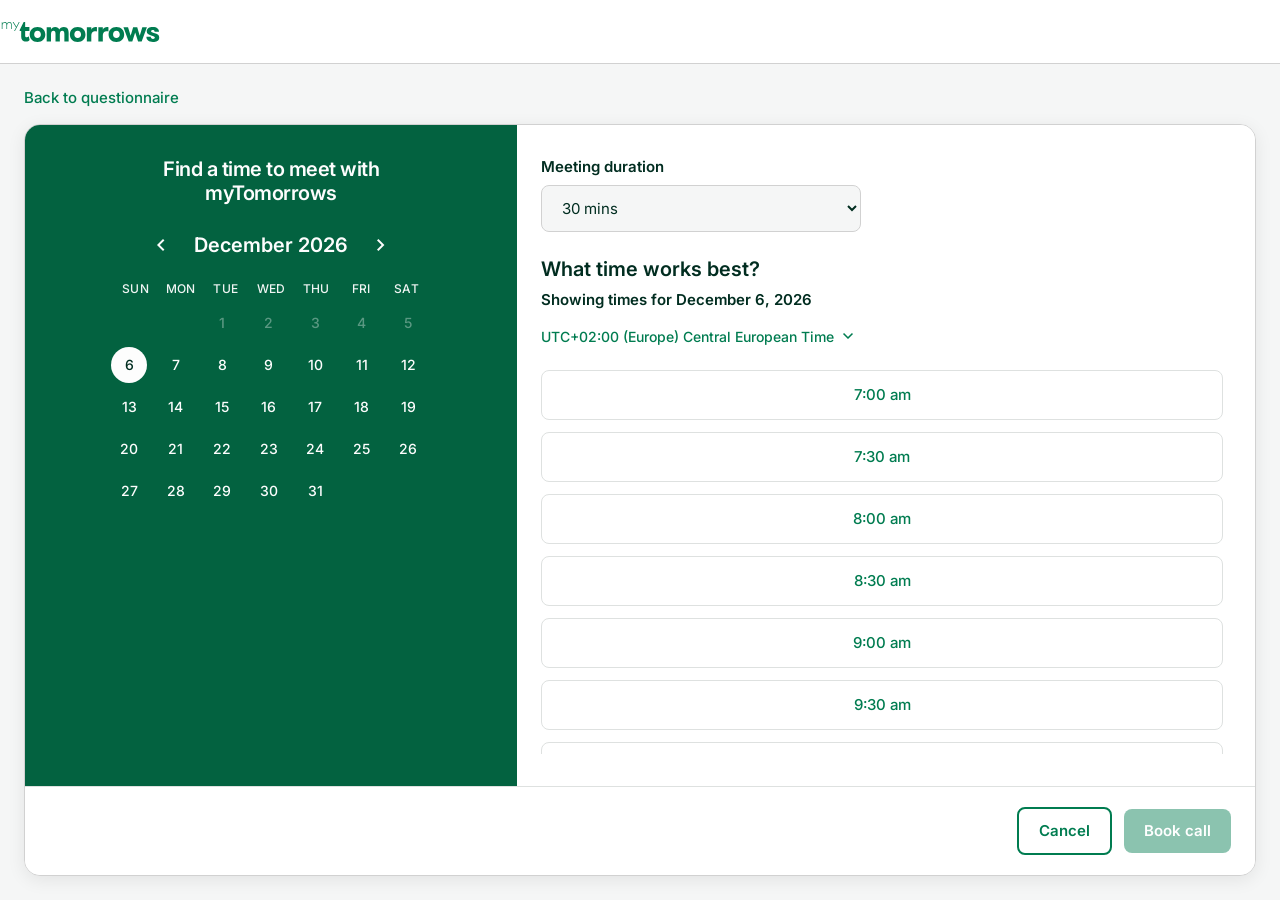
==== commit 6f735e21: "Book a call layout: back link in main, flush header inner, copy tweaks - Move Back to questionnaire " ====
--- a/book-a-call.html
+++ b/book-a-call.html
@@ -20,8 +20,7 @@
     <a href="#book-main" class="skip-link">Skip to content</a>
 
     <header class="book-header">
-      <div class="book-header__inner">
-        <a href="questionnaire.html" class="book-header__back">Back to questionnaire</a>
+      <div class="book-header__inner book-header__inner--flush">
         <a href="index.html" class="book-header__logo" aria-label="myTomorrows clinical trials home">
           <img src="assets/logo-mytomorrows.svg" alt="" width="161" height="20" />
         </a>
@@ -29,14 +28,12 @@
     </header>
 
     <main id="book-main" class="book-main">
+      <div class="book-main__back">
+        <a href="questionnaire.html" class="book-header__back">Back to questionnaire</a>
+      </div>
       <div class="book-card">
         <div class="book-scheduler" aria-labelledby="book-scheduler-title">
           <div class="book-scheduler__sidebar">
-            <div class="book-scheduler__brand">
-              <div class="book-scheduler__logo-ring" aria-hidden="true">
-                <img src="assets/logo-mytomorrows.svg" alt="" width="140" height="18" />
-              </div>
-            </div>
             <h1 class="book-scheduler__title" id="book-scheduler-title">
               Find a time to meet with myTomorrows
             </h1>
--- a/styles.css
+++ b/styles.css
@@ -134,7 +134,7 @@
 
 /* Landing page: Novo mark (logo.svg) vs wordmark on other pages */
 body#top .site-logo img {
-  height: 40px;
+  height: 52px;
   aspect-ratio: 104 / 74;
 }
 
@@ -2245,6 +2245,14 @@
   overflow: hidden;
 }
 
+.book-main__back {
+  width: 100%;
+  max-width: 1440px;
+  flex-shrink: 0;
+  margin-bottom: var(--space-4);
+  box-sizing: border-box;
+}
+
 .book-card {
   width: 100%;
   max-width: 1440px;
@@ -2416,6 +2424,11 @@
   gap: var(--space-4);
 }
 
+.book-header__inner--flush {
+  padding-left: 0;
+  padding-right: 0;
+}
+
 .book-header__back {
   color: var(--color-primary-700);
   font-weight: 500;
@@ -2457,31 +2470,8 @@
   overflow-y: auto;
 }
 
-.book-scheduler__brand {
-  display: flex;
-  justify-content: center;
-}
-
-.book-scheduler__logo-ring {
-  width: 160px;
-  height: 160px;
-  border-radius: 50%;
-  background: var(--book-sidebar-text);
-  display: flex;
-  align-items: center;
-  justify-content: center;
-  padding: 0 var(--space-3);
-  box-sizing: border-box;
-}
-
-.book-scheduler__logo-ring img {
-  width: 100%;
-  max-width: 140px;
-  height: auto;
-}
-
 .book-scheduler__title {
-  margin: var(--space-6) 0 0;
+  margin: 0;
   font-size: var(--fs-headline-6);
   font-weight: 600;
   line-height: 1.2;
@@ -2746,6 +2736,11 @@
     padding: var(--space-3) var(--space-4);
   }
 
+  .book-header__inner--flush {
+    padding-left: 0;
+    padding-right: 0;
+  }
+
   .book-header {
     height: auto;
   }
